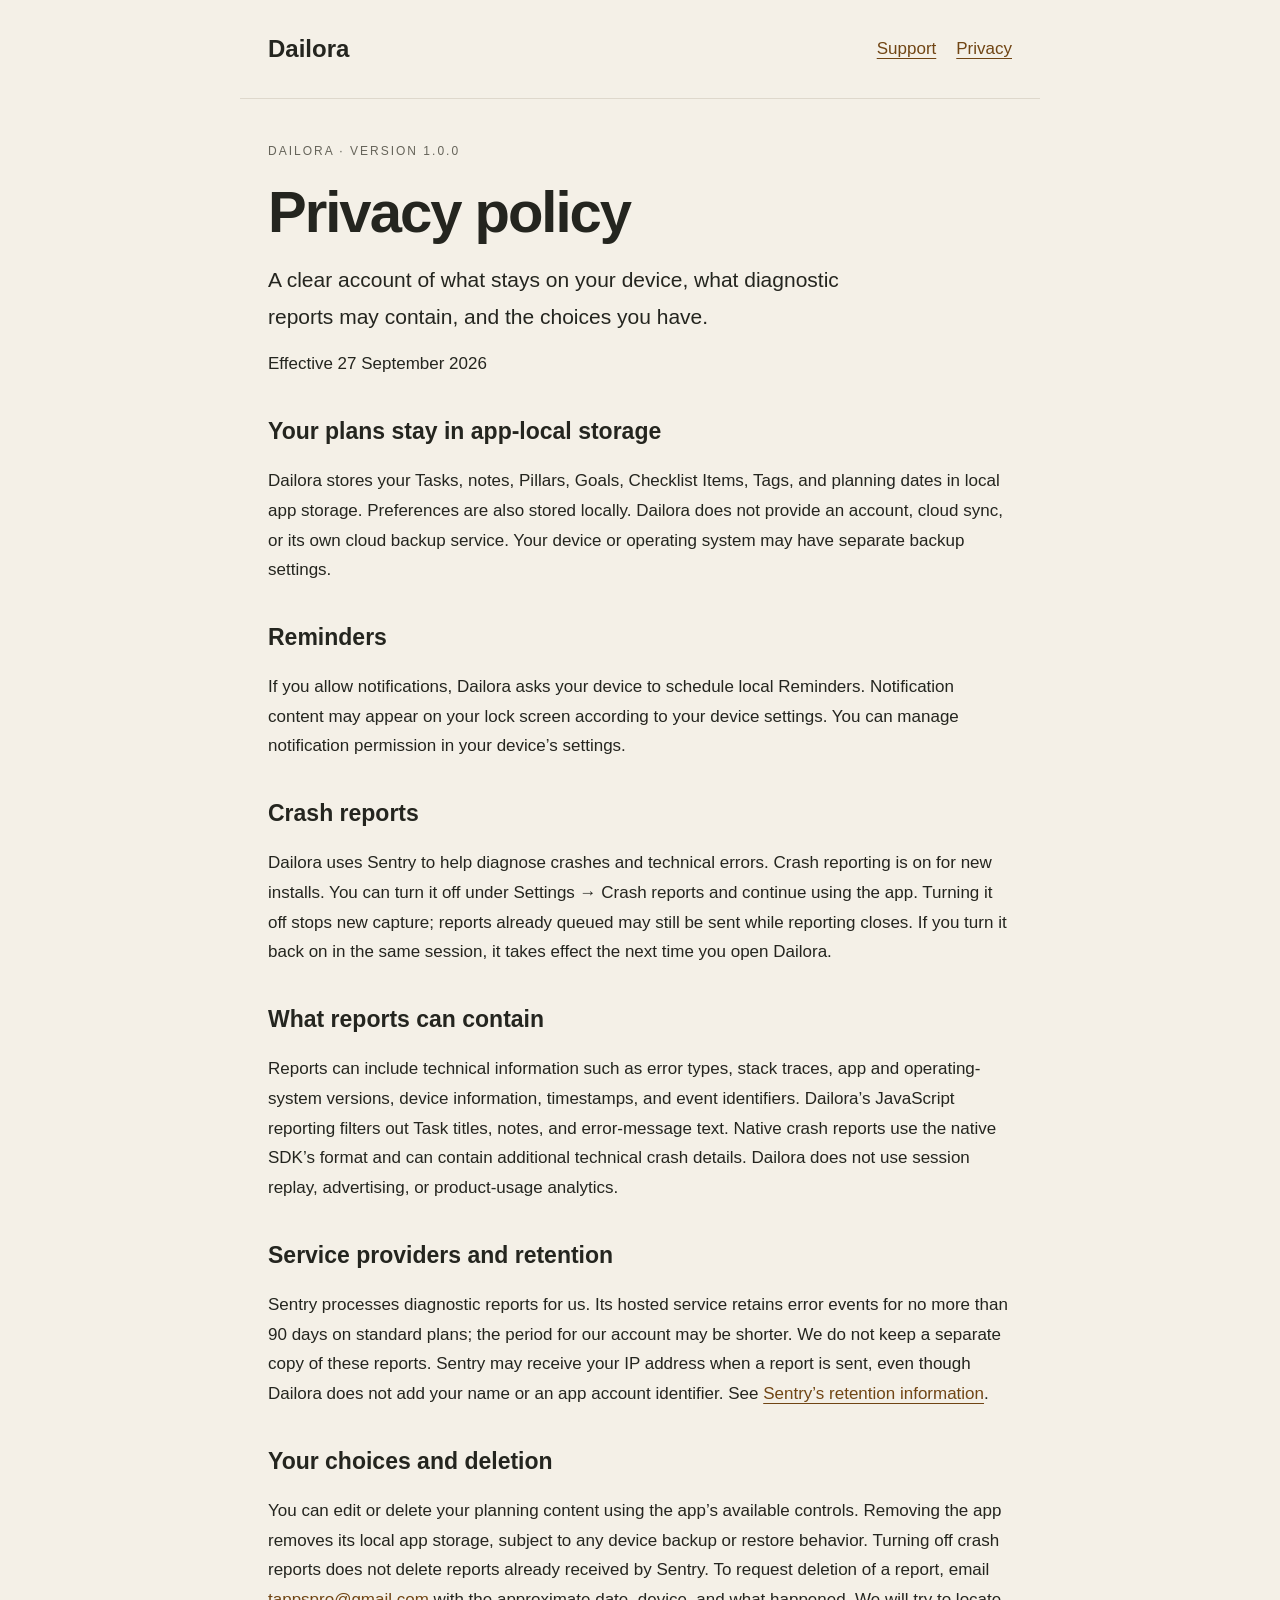
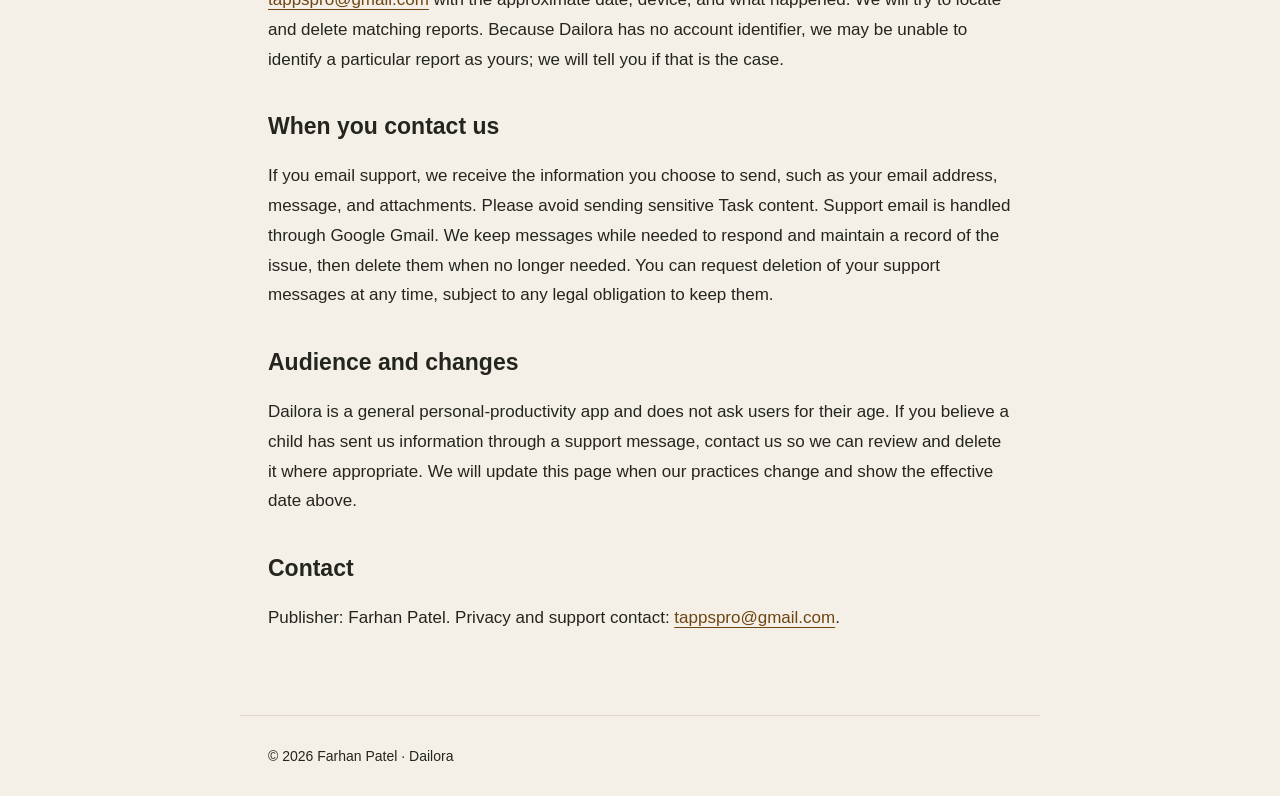
==== privacy/index.html @ 98620791 "Publish Dailora privacy and support pages" ====
<!doctype html><html lang="en"><head><meta charset="utf-8"><meta name="viewport" content="width=device-width,initial-scale=1"><title>Privacy policy · Dailora</title><link rel="stylesheet" href="../styles.css"></head><body><header><a class="brand" href="../support/index.html">Dailora</a><nav aria-label="Main"><a href="../support/index.html">Support</a><a href="../privacy/index.html">Privacy</a></nav></header><main><p class="eyebrow">Dailora · Version 1.0.0</p><h1>Privacy policy</h1><p class="intro">A clear account of what stays on your device, what diagnostic reports may contain, and the choices you have.</p><p class="effective">Effective 27 September 2026</p><section><h2>Your plans stay in app-local storage</h2><p>Dailora stores your Tasks, notes, Pillars, Goals, Checklist Items, Tags, and planning dates in local app storage. Preferences are also stored locally. Dailora does not provide an account, cloud sync, or its own cloud backup service. Your device or operating system may have separate backup settings.</p></section><section><h2>Reminders</h2><p>If you allow notifications, Dailora asks your device to schedule local Reminders. Notification content may appear on your lock screen according to your device settings. You can manage notification permission in your device’s settings.</p></section><section><h2>Crash reports</h2><p>Dailora uses Sentry to help diagnose crashes and technical errors. Crash reporting is on for new installs. You can turn it off under Settings → Crash reports and continue using the app. Turning it off stops new capture; reports already queued may still be sent while reporting closes. If you turn it back on in the same session, it takes effect the next time you open Dailora.</p></section><section><h2>What reports can contain</h2><p>Reports can include technical information such as error types, stack traces, app and operating-system versions, device information, timestamps, and event identifiers. Dailora’s JavaScript reporting filters out Task titles, notes, and error-message text. Native crash reports use the native SDK’s format and can contain additional technical crash details. Dailora does not use session replay, advertising, or product-usage analytics.</p></section><section><h2>Service providers and retention</h2><p>Sentry processes diagnostic reports for us. Its hosted service retains error events for no more than 90 days on standard plans; the period for our account may be shorter. We do not keep a separate copy of these reports. Sentry may receive your IP address when a report is sent, even though Dailora does not add your name or an app account identifier. See <a href="https://sentry.zendesk.com/hc/en-us/articles/27658662599195-Can-I-have-a-retention-period-longer-than-90-days">Sentry’s retention information</a>.</p></section><section><h2>Your choices and deletion</h2><p>You can edit or delete your planning content using the app’s available controls. Removing the app removes its local app storage, subject to any device backup or restore behavior. Turning off crash reports does not delete reports already received by Sentry. To request deletion of a report, email <a href="mailto:tappspro@gmail.com">tappspro@gmail.com</a> with the approximate date, device, and what happened. We will try to locate and delete matching reports. Because Dailora has no account identifier, we may be unable to identify a particular report as yours; we will tell you if that is the case.</p></section><section><h2>When you contact us</h2><p>If you email support, we receive the information you choose to send, such as your email address, message, and attachments. Please avoid sending sensitive Task content. Support email is handled through Google Gmail. We keep messages while needed to respond and maintain a record of the issue, then delete them when no longer needed. You can request deletion of your support messages at any time, subject to any legal obligation to keep them.</p></section><section><h2>Audience and changes</h2><p>Dailora is a general personal-productivity app and does not ask users for their age. If you believe a child has sent us information through a support message, contact us so we can review and delete it where appropriate. We will update this page when our practices change and show the effective date above.</p></section><section><h2>Contact</h2><p>Publisher: Farhan Patel. Privacy and support contact: <a href="mailto:tappspro@gmail.com">tappspro@gmail.com</a>.</p></section></main><footer>© 2026 Farhan Patel · Dailora</footer></body></html>
---- styles.css ----
*{box-sizing:border-box}body{margin:0;background:#f4f0e7;color:#24251f;font:17px/1.75 -apple-system,BlinkMacSystemFont,"Segoe UI",sans-serif}header,main,footer{max-width:800px;margin:auto;padding:28px}header{display:flex;justify-content:space-between;align-items:center;border-bottom:1px solid #ded8cc}a{color:#704514;text-underline-offset:4px}a:focus-visible{outline:3px solid #8d591c;outline-offset:5px}.brand{font-weight:700;font-size:24px;text-decoration:none;color:inherit}.eyebrow{font-size:12px;letter-spacing:2px;text-transform:uppercase;color:#66645a}h1{font-size:clamp(38px,8vw,58px);line-height:1.1;letter-spacing:-2px;margin:18px 0}h2{font-size:23px;line-height:1.3;margin-top:38px}p{margin:14px 0}.intro{font-size:21px;max-width:620px}.draft{border-left:3px solid #8d591c;background:#f0e1c6;padding:14px 18px;font-size:14px;margin:28px 0}footer{font-size:14px;border-top:1px solid #ded8cc;margin-top:40px}nav{display:flex;gap:20px} @media(max-width:450px){header,main,footer{padding:22px}header{align-items:flex-start;gap:16px}nav{gap:14px;font-size:14px}}
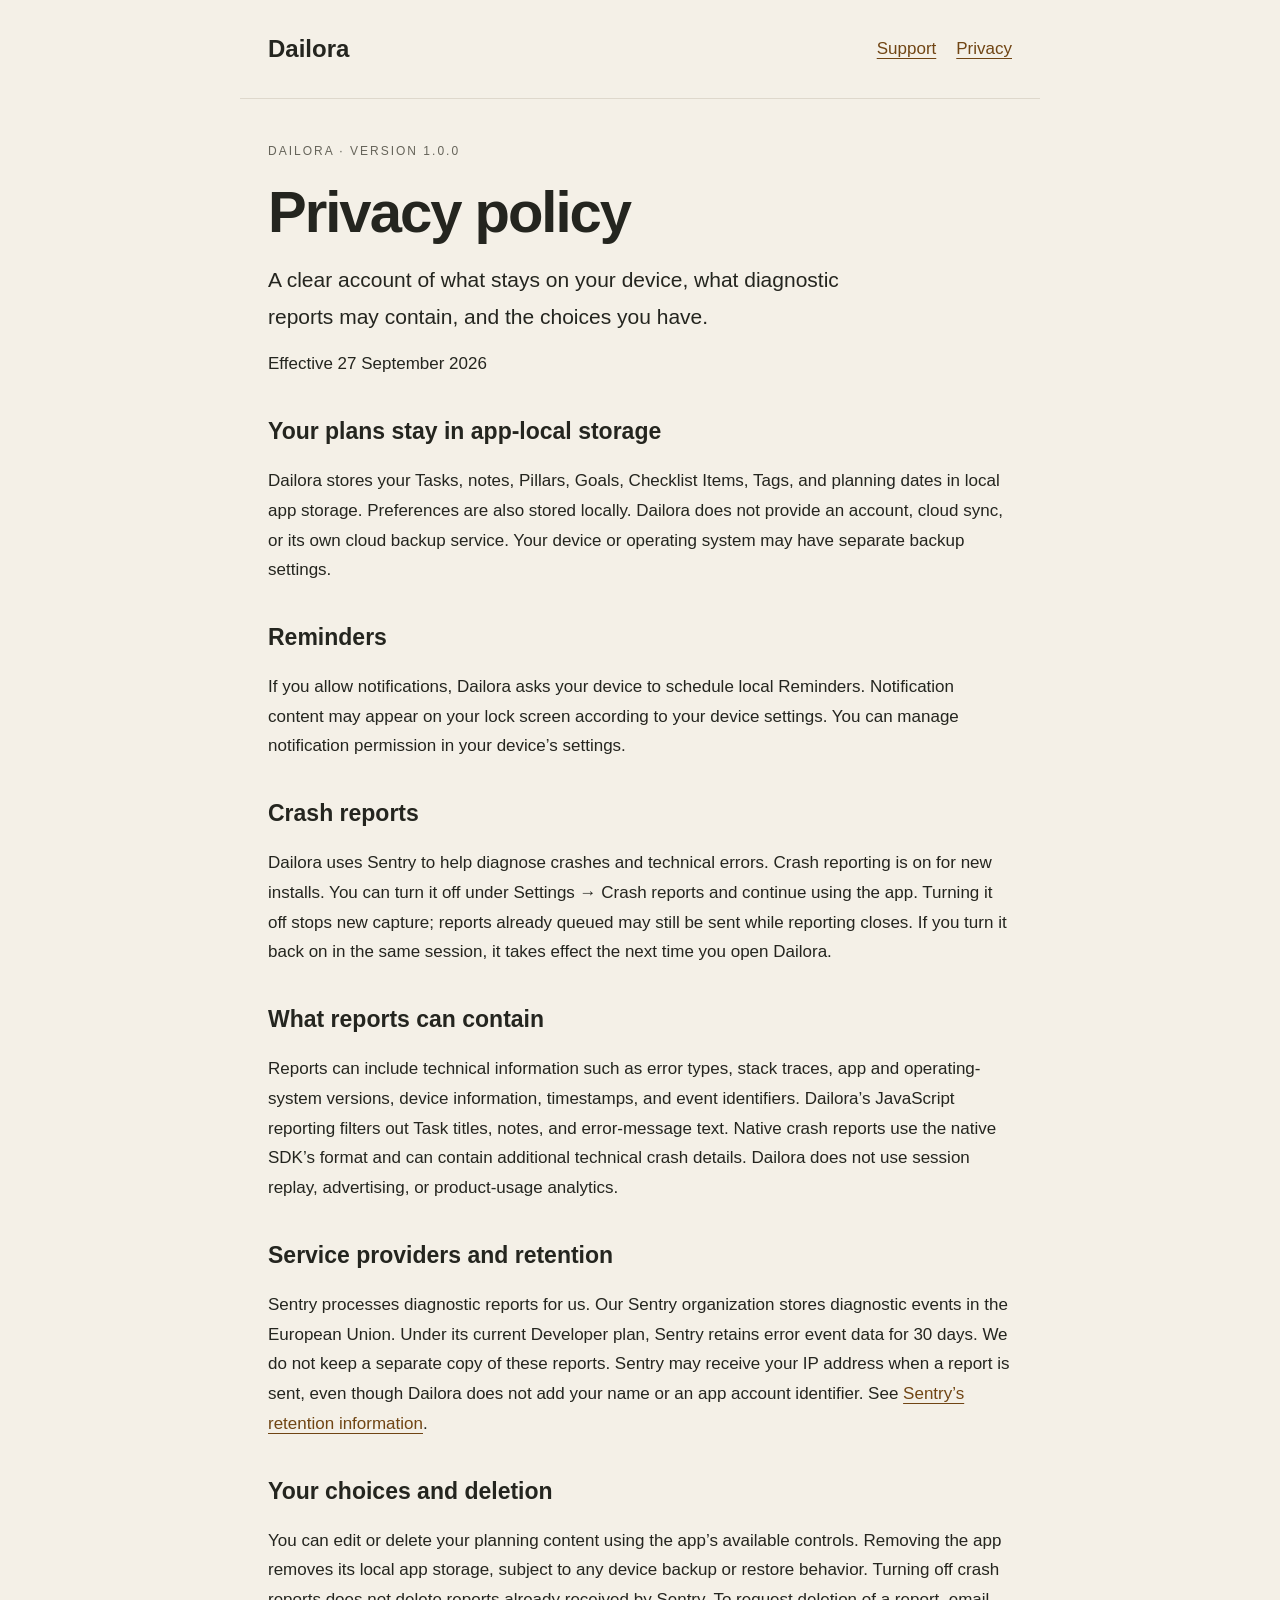
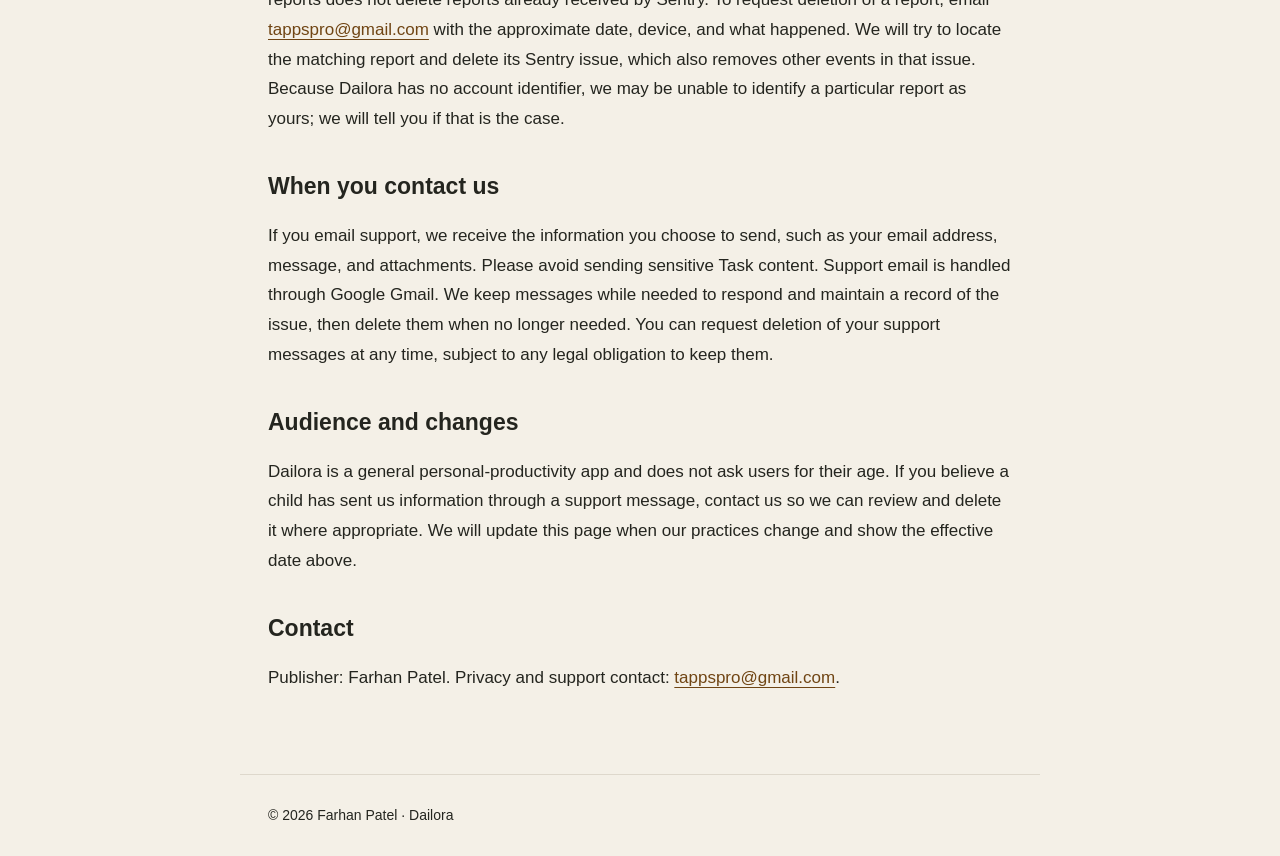
==== commit c43c1af2: "Document verified Sentry region and retention" ====
--- a/privacy/index.html
+++ b/privacy/index.html
@@ -1 +1 @@
-<!doctype html><html lang="en"><head><meta charset="utf-8"><meta name="viewport" content="width=device-width,initial-scale=1"><title>Privacy policy · Dailora</title><link rel="stylesheet" href="../styles.css"></head><body><header><a class="brand" href="../support/index.html">Dailora</a><nav aria-label="Main"><a href="../support/index.html">Support</a><a href="../privacy/index.html">Privacy</a></nav></header><main><p class="eyebrow">Dailora · Version 1.0.0</p><h1>Privacy policy</h1><p class="intro">A clear account of what stays on your device, what diagnostic reports may contain, and the choices you have.</p><p class="effective">Effective 27 September 2026</p><section><h2>Your plans stay in app-local storage</h2><p>Dailora stores your Tasks, notes, Pillars, Goals, Checklist Items, Tags, and planning dates in local app storage. Preferences are also stored locally. Dailora does not provide an account, cloud sync, or its own cloud backup service. Your device or operating system may have separate backup settings.</p></section><section><h2>Reminders</h2><p>If you allow notifications, Dailora asks your device to schedule local Reminders. Notification content may appear on your lock screen according to your device settings. You can manage notification permission in your device’s settings.</p></section><section><h2>Crash reports</h2><p>Dailora uses Sentry to help diagnose crashes and technical errors. Crash reporting is on for new installs. You can turn it off under Settings → Crash reports and continue using the app. Turning it off stops new capture; reports already queued may still be sent while reporting closes. If you turn it back on in the same session, it takes effect the next time you open Dailora.</p></section><section><h2>What reports can contain</h2><p>Reports can include technical information such as error types, stack traces, app and operating-system versions, device information, timestamps, and event identifiers. Dailora’s JavaScript reporting filters out Task titles, notes, and error-message text. Native crash reports use the native SDK’s format and can contain additional technical crash details. Dailora does not use session replay, advertising, or product-usage analytics.</p></section><section><h2>Service providers and retention</h2><p>Sentry processes diagnostic reports for us. Its hosted service retains error events for no more than 90 days on standard plans; the period for our account may be shorter. We do not keep a separate copy of these reports. Sentry may receive your IP address when a report is sent, even though Dailora does not add your name or an app account identifier. See <a href="https://sentry.zendesk.com/hc/en-us/articles/27658662599195-Can-I-have-a-retention-period-longer-than-90-days">Sentry’s retention information</a>.</p></section><section><h2>Your choices and deletion</h2><p>You can edit or delete your planning content using the app’s available controls. Removing the app removes its local app storage, subject to any device backup or restore behavior. Turning off crash reports does not delete reports already received by Sentry. To request deletion of a report, email <a href="mailto:tappspro@gmail.com">tappspro@gmail.com</a> with the approximate date, device, and what happened. We will try to locate and delete matching reports. Because Dailora has no account identifier, we may be unable to identify a particular report as yours; we will tell you if that is the case.</p></section><section><h2>When you contact us</h2><p>If you email support, we receive the information you choose to send, such as your email address, message, and attachments. Please avoid sending sensitive Task content. Support email is handled through Google Gmail. We keep messages while needed to respond and maintain a record of the issue, then delete them when no longer needed. You can request deletion of your support messages at any time, subject to any legal obligation to keep them.</p></section><section><h2>Audience and changes</h2><p>Dailora is a general personal-productivity app and does not ask users for their age. If you believe a child has sent us information through a support message, contact us so we can review and delete it where appropriate. We will update this page when our practices change and show the effective date above.</p></section><section><h2>Contact</h2><p>Publisher: Farhan Patel. Privacy and support contact: <a href="mailto:tappspro@gmail.com">tappspro@gmail.com</a>.</p></section></main><footer>© 2026 Farhan Patel · Dailora</footer></body></html>+<!doctype html><html lang="en"><head><meta charset="utf-8"><meta name="viewport" content="width=device-width,initial-scale=1"><title>Privacy policy · Dailora</title><link rel="stylesheet" href="../styles.css"></head><body><header><a class="brand" href="../support/index.html">Dailora</a><nav aria-label="Main"><a href="../support/index.html">Support</a><a href="../privacy/index.html">Privacy</a></nav></header><main><p class="eyebrow">Dailora · Version 1.0.0</p><h1>Privacy policy</h1><p class="intro">A clear account of what stays on your device, what diagnostic reports may contain, and the choices you have.</p><p class="effective">Effective 27 September 2026</p><section><h2>Your plans stay in app-local storage</h2><p>Dailora stores your Tasks, notes, Pillars, Goals, Checklist Items, Tags, and planning dates in local app storage. Preferences are also stored locally. Dailora does not provide an account, cloud sync, or its own cloud backup service. Your device or operating system may have separate backup settings.</p></section><section><h2>Reminders</h2><p>If you allow notifications, Dailora asks your device to schedule local Reminders. Notification content may appear on your lock screen according to your device settings. You can manage notification permission in your device’s settings.</p></section><section><h2>Crash reports</h2><p>Dailora uses Sentry to help diagnose crashes and technical errors. Crash reporting is on for new installs. You can turn it off under Settings → Crash reports and continue using the app. Turning it off stops new capture; reports already queued may still be sent while reporting closes. If you turn it back on in the same session, it takes effect the next time you open Dailora.</p></section><section><h2>What reports can contain</h2><p>Reports can include technical information such as error types, stack traces, app and operating-system versions, device information, timestamps, and event identifiers. Dailora’s JavaScript reporting filters out Task titles, notes, and error-message text. Native crash reports use the native SDK’s format and can contain additional technical crash details. Dailora does not use session replay, advertising, or product-usage analytics.</p></section><section><h2>Service providers and retention</h2><p>Sentry processes diagnostic reports for us. Our Sentry organization stores diagnostic events in the European Union. Under its current Developer plan, Sentry retains error event data for 30 days. We do not keep a separate copy of these reports. Sentry may receive your IP address when a report is sent, even though Dailora does not add your name or an app account identifier. See <a href="https://www.sentry.help/en/articles/13964940-how-long-are-my-organization-s-audit-logs-stored">Sentry’s retention information</a>.</p></section><section><h2>Your choices and deletion</h2><p>You can edit or delete your planning content using the app’s available controls. Removing the app removes its local app storage, subject to any device backup or restore behavior. Turning off crash reports does not delete reports already received by Sentry. To request deletion of a report, email <a href="mailto:tappspro@gmail.com">tappspro@gmail.com</a> with the approximate date, device, and what happened. We will try to locate the matching report and delete its Sentry issue, which also removes other events in that issue. Because Dailora has no account identifier, we may be unable to identify a particular report as yours; we will tell you if that is the case.</p></section><section><h2>When you contact us</h2><p>If you email support, we receive the information you choose to send, such as your email address, message, and attachments. Please avoid sending sensitive Task content. Support email is handled through Google Gmail. We keep messages while needed to respond and maintain a record of the issue, then delete them when no longer needed. You can request deletion of your support messages at any time, subject to any legal obligation to keep them.</p></section><section><h2>Audience and changes</h2><p>Dailora is a general personal-productivity app and does not ask users for their age. If you believe a child has sent us information through a support message, contact us so we can review and delete it where appropriate. We will update this page when our practices change and show the effective date above.</p></section><section><h2>Contact</h2><p>Publisher: Farhan Patel. Privacy and support contact: <a href="mailto:tappspro@gmail.com">tappspro@gmail.com</a>.</p></section></main><footer>© 2026 Farhan Patel · Dailora</footer></body></html>
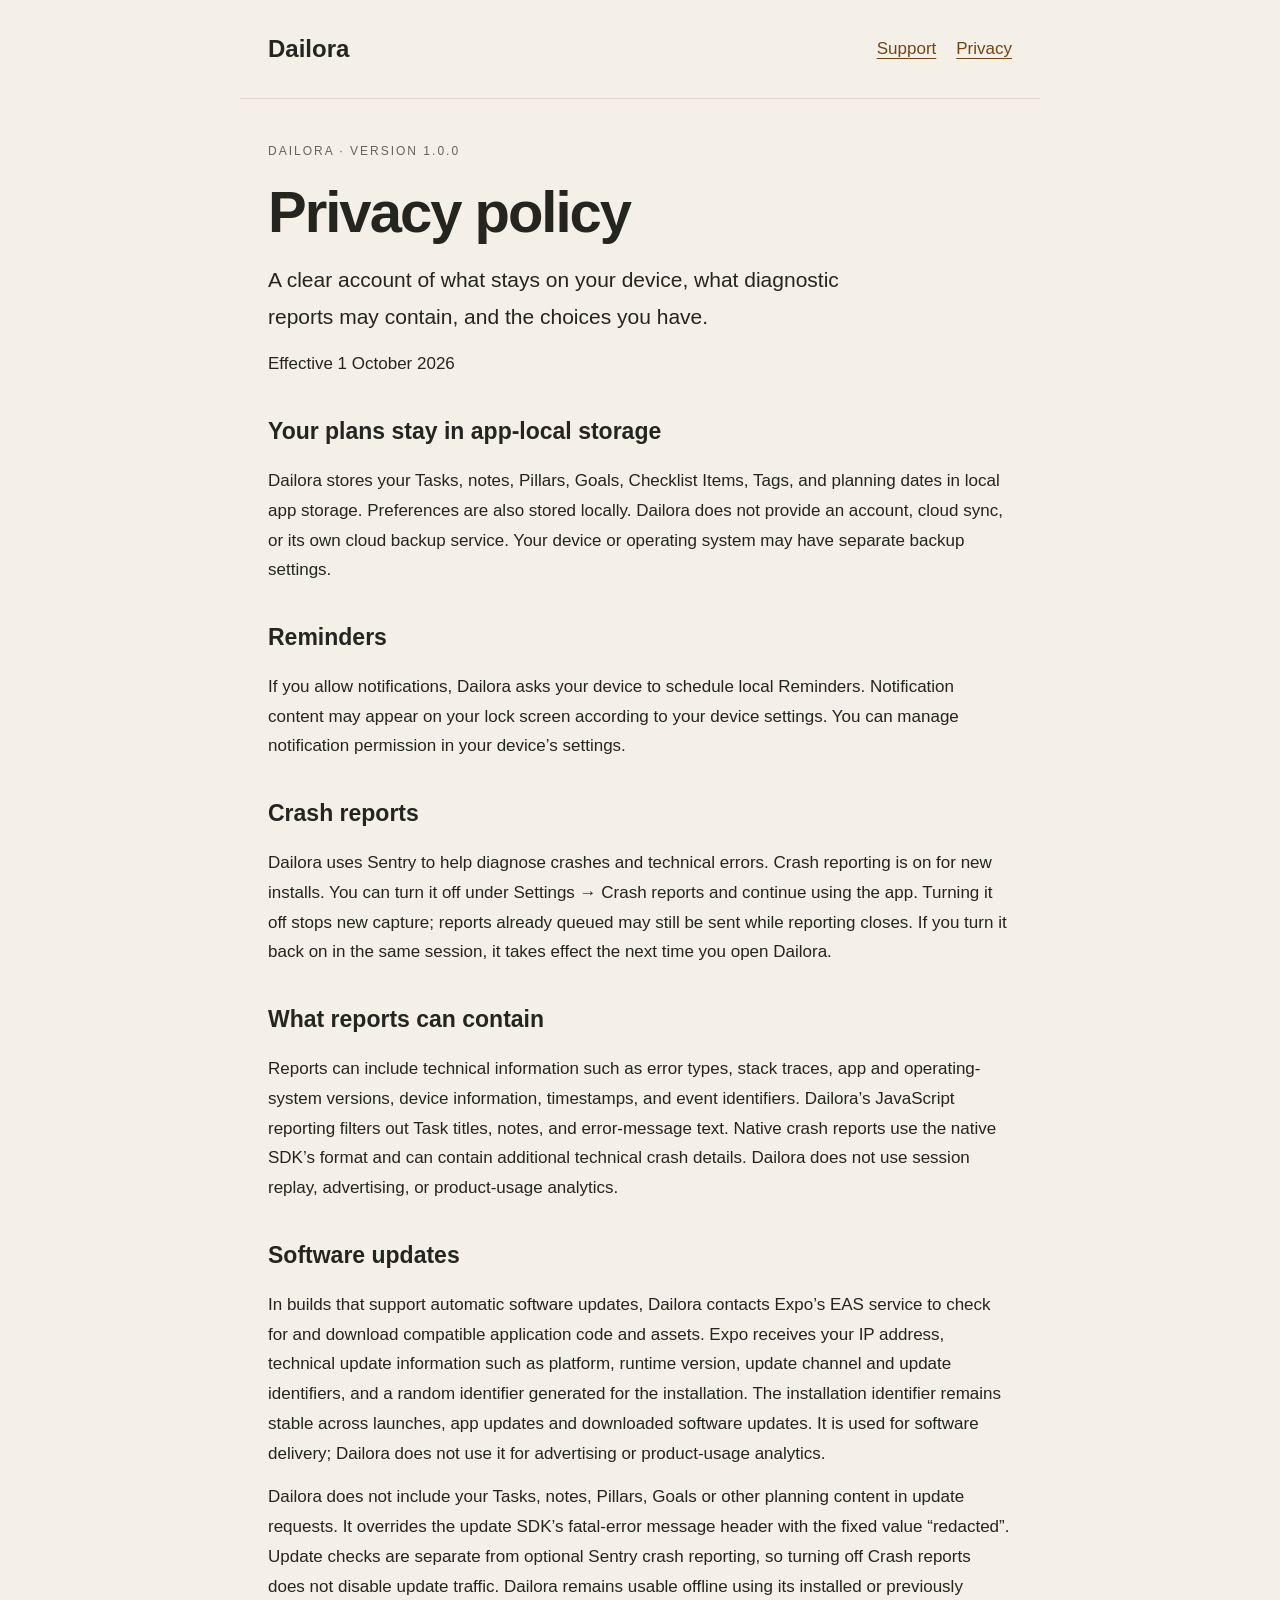
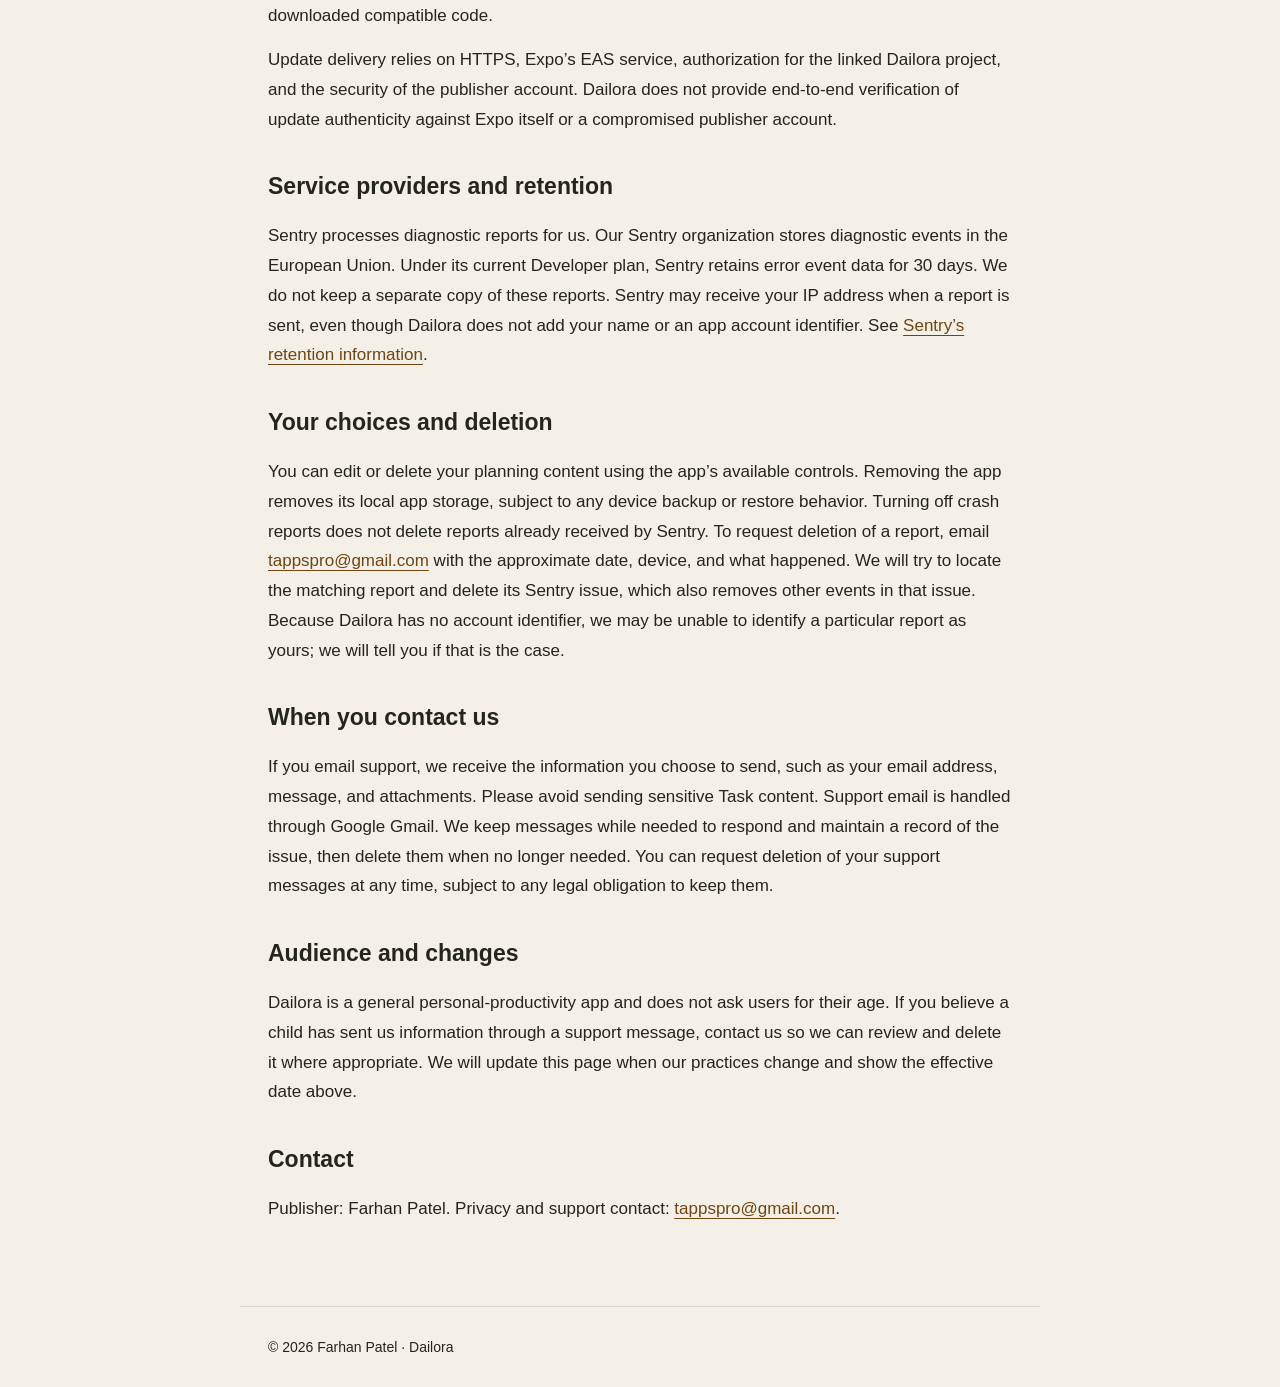
==== commit 10aac86f: "docs: disclose EAS Update delivery and request data" ====
--- a/privacy/index.html
+++ b/privacy/index.html
@@ -1 +1 @@
-<!doctype html><html lang="en"><head><meta charset="utf-8"><meta name="viewport" content="width=device-width,initial-scale=1"><title>Privacy policy · Dailora</title><link rel="stylesheet" href="../styles.css"></head><body><header><a class="brand" href="../support/index.html">Dailora</a><nav aria-label="Main"><a href="../support/index.html">Support</a><a href="../privacy/index.html">Privacy</a></nav></header><main><p class="eyebrow">Dailora · Version 1.0.0</p><h1>Privacy policy</h1><p class="intro">A clear account of what stays on your device, what diagnostic reports may contain, and the choices you have.</p><p class="effective">Effective 27 September 2026</p><section><h2>Your plans stay in app-local storage</h2><p>Dailora stores your Tasks, notes, Pillars, Goals, Checklist Items, Tags, and planning dates in local app storage. Preferences are also stored locally. Dailora does not provide an account, cloud sync, or its own cloud backup service. Your device or operating system may have separate backup settings.</p></section><section><h2>Reminders</h2><p>If you allow notifications, Dailora asks your device to schedule local Reminders. Notification content may appear on your lock screen according to your device settings. You can manage notification permission in your device’s settings.</p></section><section><h2>Crash reports</h2><p>Dailora uses Sentry to help diagnose crashes and technical errors. Crash reporting is on for new installs. You can turn it off under Settings → Crash reports and continue using the app. Turning it off stops new capture; reports already queued may still be sent while reporting closes. If you turn it back on in the same session, it takes effect the next time you open Dailora.</p></section><section><h2>What reports can contain</h2><p>Reports can include technical information such as error types, stack traces, app and operating-system versions, device information, timestamps, and event identifiers. Dailora’s JavaScript reporting filters out Task titles, notes, and error-message text. Native crash reports use the native SDK’s format and can contain additional technical crash details. Dailora does not use session replay, advertising, or product-usage analytics.</p></section><section><h2>Service providers and retention</h2><p>Sentry processes diagnostic reports for us. Our Sentry organization stores diagnostic events in the European Union. Under its current Developer plan, Sentry retains error event data for 30 days. We do not keep a separate copy of these reports. Sentry may receive your IP address when a report is sent, even though Dailora does not add your name or an app account identifier. See <a href="https://www.sentry.help/en/articles/13964940-how-long-are-my-organization-s-audit-logs-stored">Sentry’s retention information</a>.</p></section><section><h2>Your choices and deletion</h2><p>You can edit or delete your planning content using the app’s available controls. Removing the app removes its local app storage, subject to any device backup or restore behavior. Turning off crash reports does not delete reports already received by Sentry. To request deletion of a report, email <a href="mailto:tappspro@gmail.com">tappspro@gmail.com</a> with the approximate date, device, and what happened. We will try to locate the matching report and delete its Sentry issue, which also removes other events in that issue. Because Dailora has no account identifier, we may be unable to identify a particular report as yours; we will tell you if that is the case.</p></section><section><h2>When you contact us</h2><p>If you email support, we receive the information you choose to send, such as your email address, message, and attachments. Please avoid sending sensitive Task content. Support email is handled through Google Gmail. We keep messages while needed to respond and maintain a record of the issue, then delete them when no longer needed. You can request deletion of your support messages at any time, subject to any legal obligation to keep them.</p></section><section><h2>Audience and changes</h2><p>Dailora is a general personal-productivity app and does not ask users for their age. If you believe a child has sent us information through a support message, contact us so we can review and delete it where appropriate. We will update this page when our practices change and show the effective date above.</p></section><section><h2>Contact</h2><p>Publisher: Farhan Patel. Privacy and support contact: <a href="mailto:tappspro@gmail.com">tappspro@gmail.com</a>.</p></section></main><footer>© 2026 Farhan Patel · Dailora</footer></body></html>+<!doctype html><html lang="en"><head><meta charset="utf-8"><meta name="viewport" content="width=device-width,initial-scale=1"><title>Privacy policy · Dailora</title><link rel="stylesheet" href="../styles.css"></head><body><header><a class="brand" href="../support/index.html">Dailora</a><nav aria-label="Main"><a href="../support/index.html">Support</a><a href="../privacy/index.html">Privacy</a></nav></header><main><p class="eyebrow">Dailora · Version 1.0.0</p><h1>Privacy policy</h1><p class="intro">A clear account of what stays on your device, what diagnostic reports may contain, and the choices you have.</p><p class="effective">Effective 1 October 2026</p><section><h2>Your plans stay in app-local storage</h2><p>Dailora stores your Tasks, notes, Pillars, Goals, Checklist Items, Tags, and planning dates in local app storage. Preferences are also stored locally. Dailora does not provide an account, cloud sync, or its own cloud backup service. Your device or operating system may have separate backup settings.</p></section><section><h2>Reminders</h2><p>If you allow notifications, Dailora asks your device to schedule local Reminders. Notification content may appear on your lock screen according to your device settings. You can manage notification permission in your device’s settings.</p></section><section><h2>Crash reports</h2><p>Dailora uses Sentry to help diagnose crashes and technical errors. Crash reporting is on for new installs. You can turn it off under Settings → Crash reports and continue using the app. Turning it off stops new capture; reports already queued may still be sent while reporting closes. If you turn it back on in the same session, it takes effect the next time you open Dailora.</p></section><section><h2>What reports can contain</h2><p>Reports can include technical information such as error types, stack traces, app and operating-system versions, device information, timestamps, and event identifiers. Dailora’s JavaScript reporting filters out Task titles, notes, and error-message text. Native crash reports use the native SDK’s format and can contain additional technical crash details. Dailora does not use session replay, advertising, or product-usage analytics.</p></section><section><h2>Software updates</h2><p>In builds that support automatic software updates, Dailora contacts Expo’s EAS service to check for and download compatible application code and assets. Expo receives your IP address, technical update information such as platform, runtime version, update channel and update identifiers, and a random identifier generated for the installation. The installation identifier remains stable across launches, app updates and downloaded software updates. It is used for software delivery; Dailora does not use it for advertising or product-usage analytics.</p><p>Dailora does not include your Tasks, notes, Pillars, Goals or other planning content in update requests. It overrides the update SDK’s fatal-error message header with the fixed value “redacted”. Update checks are separate from optional Sentry crash reporting, so turning off Crash reports does not disable update traffic. Dailora remains usable offline using its installed or previously downloaded compatible code.</p><p>Update delivery relies on HTTPS, Expo’s EAS service, authorization for the linked Dailora project, and the security of the publisher account. Dailora does not provide end-to-end verification of update authenticity against Expo itself or a compromised publisher account.</p></section><section><h2>Service providers and retention</h2><p>Sentry processes diagnostic reports for us. Our Sentry organization stores diagnostic events in the European Union. Under its current Developer plan, Sentry retains error event data for 30 days. We do not keep a separate copy of these reports. Sentry may receive your IP address when a report is sent, even though Dailora does not add your name or an app account identifier. See <a href="https://docs.sentry.io/security-legal-pii/security/data-retention-periods/">Sentry’s retention information</a>.</p></section><section><h2>Your choices and deletion</h2><p>You can edit or delete your planning content using the app’s available controls. Removing the app removes its local app storage, subject to any device backup or restore behavior. Turning off crash reports does not delete reports already received by Sentry. To request deletion of a report, email <a href="mailto:tappspro@gmail.com">tappspro@gmail.com</a> with the approximate date, device, and what happened. We will try to locate the matching report and delete its Sentry issue, which also removes other events in that issue. Because Dailora has no account identifier, we may be unable to identify a particular report as yours; we will tell you if that is the case.</p></section><section><h2>When you contact us</h2><p>If you email support, we receive the information you choose to send, such as your email address, message, and attachments. Please avoid sending sensitive Task content. Support email is handled through Google Gmail. We keep messages while needed to respond and maintain a record of the issue, then delete them when no longer needed. You can request deletion of your support messages at any time, subject to any legal obligation to keep them.</p></section><section><h2>Audience and changes</h2><p>Dailora is a general personal-productivity app and does not ask users for their age. If you believe a child has sent us information through a support message, contact us so we can review and delete it where appropriate. We will update this page when our practices change and show the effective date above.</p></section><section><h2>Contact</h2><p>Publisher: Farhan Patel. Privacy and support contact: <a href="mailto:tappspro@gmail.com">tappspro@gmail.com</a>.</p></section></main><footer>© 2026 Farhan Patel · Dailora</footer></body></html>
